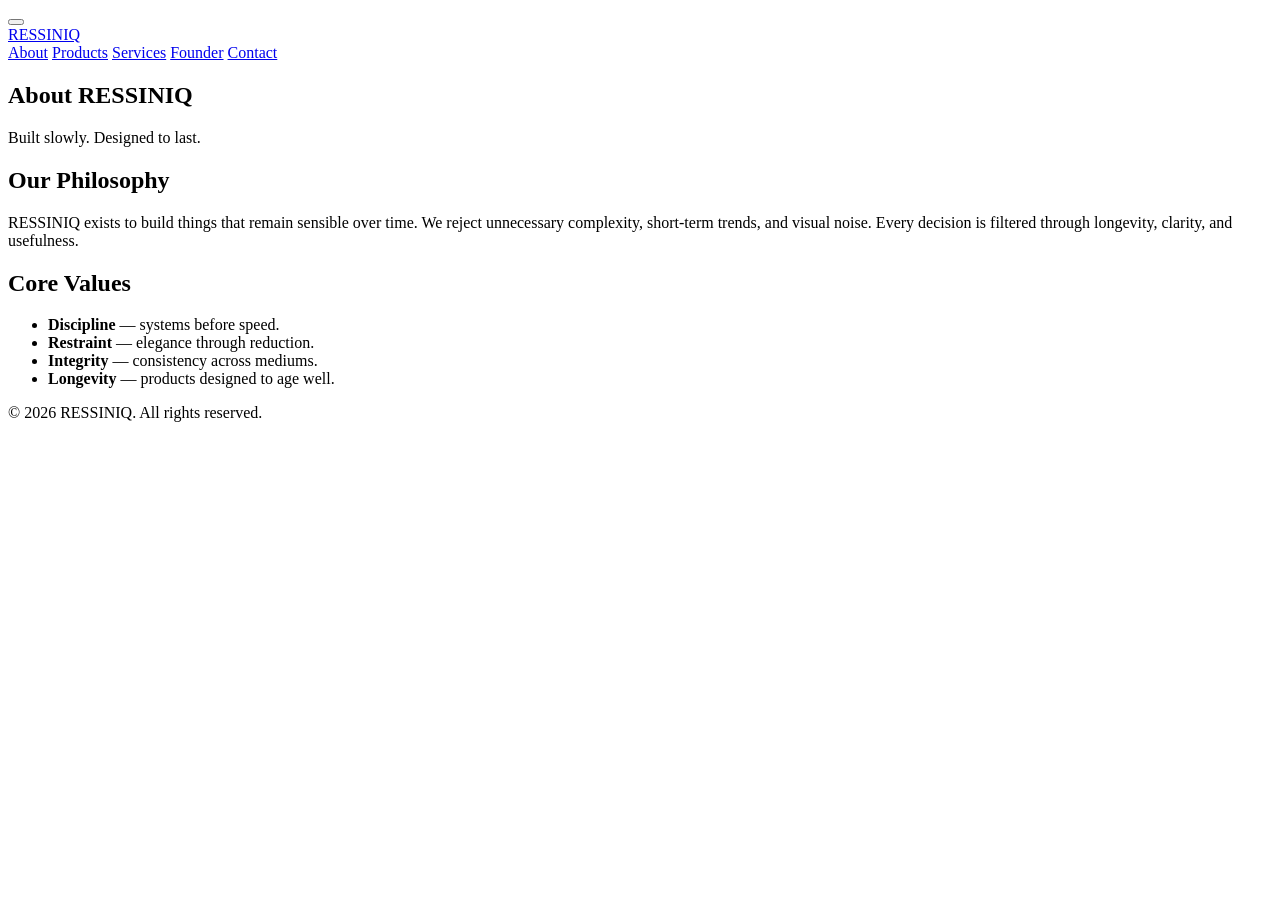
==== about.html @ 0337c549 "Add files via upload" ====
<!-- =========================
FILE: about.html
========================= -->
<!DOCTYPE html>
<html lang="en">
<head>
  <meta charset="UTF-8" />
  <meta name="viewport" content="width=device-width, initial-scale=1.0"/>
  <meta name="description" content="About RESSINIQ — philosophy, values, and long-term thinking."/>
  <title>About — RESSINIQ</title>
  <link rel="stylesheet" href="assets/css/style.css" />
</head>
<body>

<button id="themeToggle" aria-label="Toggle dark mode"><span></span></button>

<header class="nav">
  <div class="nav-inner">
    <a href="index.html" class="logo">RESSINIQ</a>
    <nav>
      <a href="about.html">About</a>
      <a href="products.html">Products</a>
      <a href="services.html">Services</a>
      <a href="founder.html">Founder</a>
      <a href="contact.html" class="cta">Contact</a>
    </nav>
  </div>
</header>

<main>
  <section class="hero small">
    <div class="hero-content">
      <h1>About RESSINIQ</h1>
      <p class="subtitle">Built slowly. Designed to last.</p>
    </div>
  </section>

  <section>
    <div class="container narrow">
      <h2>Our Philosophy</h2>
      <p>
        RESSINIQ exists to build things that remain sensible over time.  
        We reject unnecessary complexity, short-term trends, and visual noise.
        Every decision is filtered through longevity, clarity, and usefulness.
      </p>
    </div>
  </section>

  <section class="elevated">
    <div class="container narrow">
      <h2>Core Values</h2>
      <ul class="values">
        <li><strong>Discipline</strong> — systems before speed.</li>
        <li><strong>Restraint</strong> — elegance through reduction.</li>
        <li><strong>Integrity</strong> — consistency across mediums.</li>
        <li><strong>Longevity</strong> — products designed to age well.</li>
      </ul>
    </div>
  </section>
</main>

<footer class="footer">
  <p>© 2026 RESSINIQ. All rights reserved.</p>
</footer>

<script src="assets/js/main.js"></script>
</body>
</html>
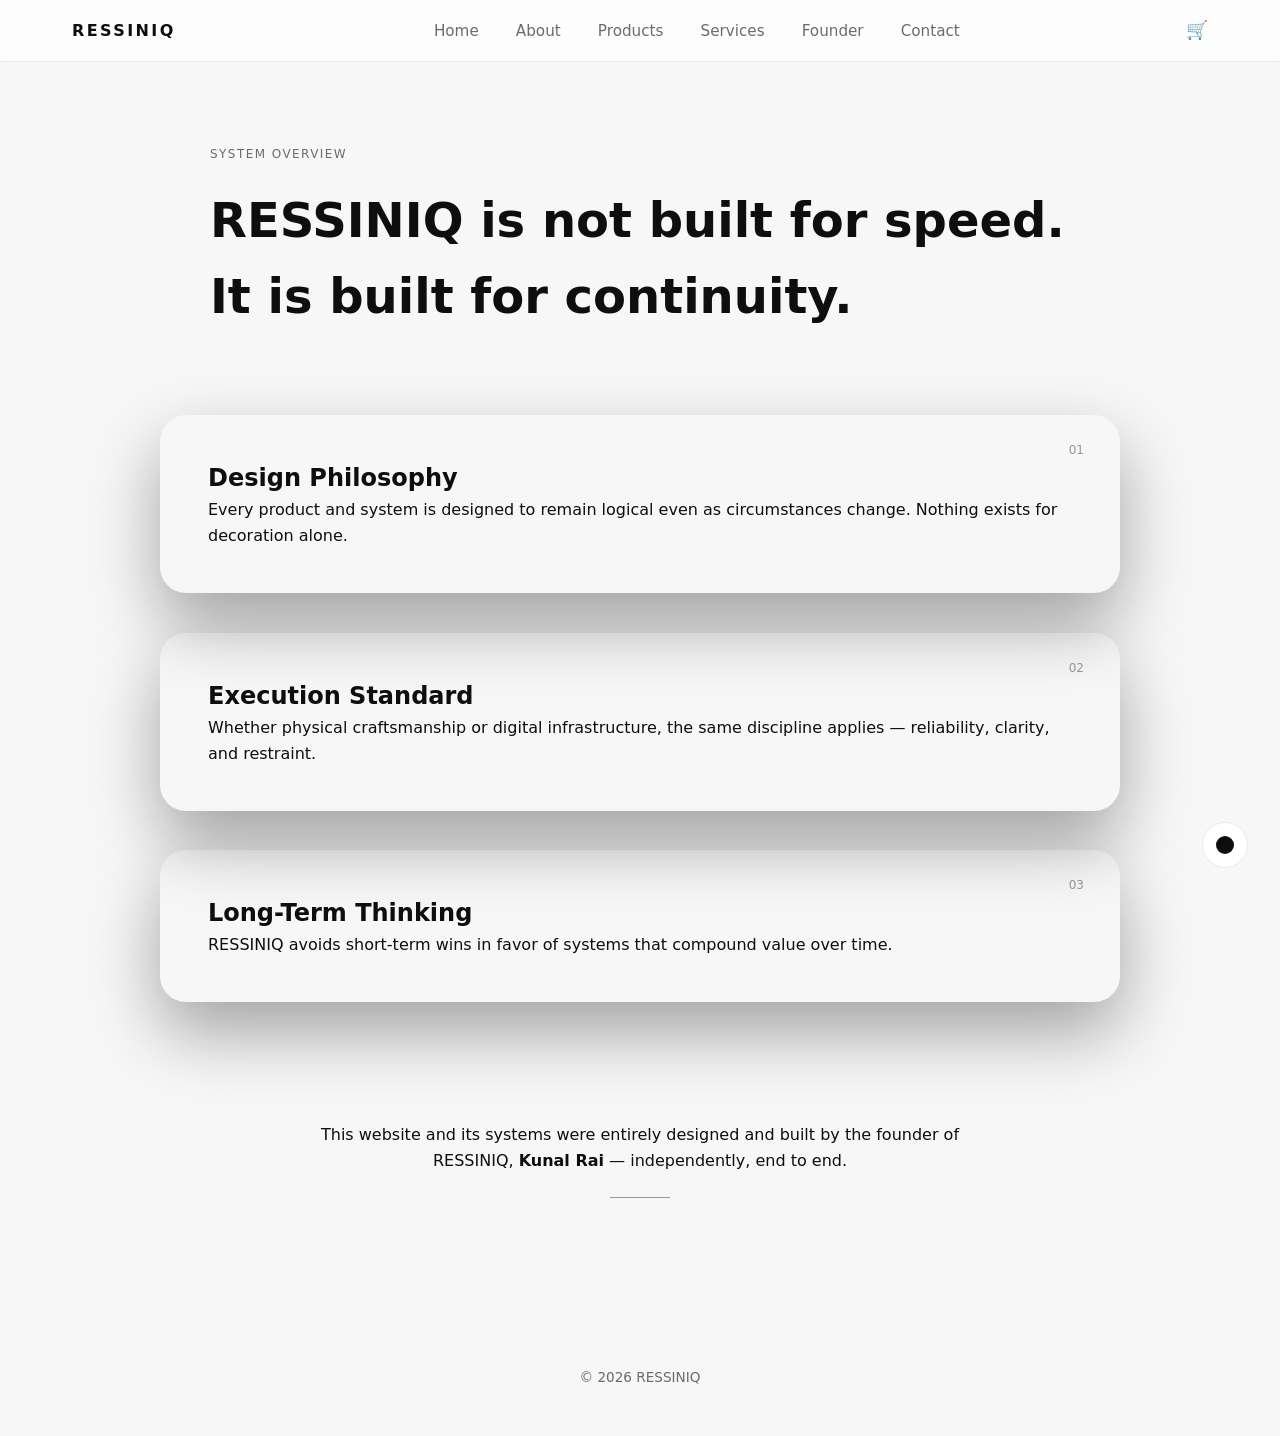
==== commit 94cdfb2d: "Add files via upload" ====
--- a/about.html
+++ b/about.html
@@ -1,66 +1,85 @@
-<!-- =========================
-FILE: about.html
-========================= -->
 <!DOCTYPE html>
 <html lang="en">
 <head>
   <meta charset="UTF-8" />
   <meta name="viewport" content="width=device-width, initial-scale=1.0"/>
-  <meta name="description" content="About RESSINIQ — philosophy, values, and long-term thinking."/>
   <title>About — RESSINIQ</title>
-  <link rel="stylesheet" href="assets/css/style.css" />
+  <meta name="description" content="RESSINIQ is built as a system — not a trend-driven brand."/>
+  <link rel="stylesheet" href="assets/css/style.css"/>
 </head>
 <body>
 
-<button id="themeToggle" aria-label="Toggle dark mode"><span></span></button>
+<button id="themeToggle"><span></span></button>
 
 <header class="nav">
   <div class="nav-inner">
     <a href="index.html" class="logo">RESSINIQ</a>
-    <nav>
+    <nav class="nav-links">
+      <a href="index.html">Home</a>
       <a href="about.html">About</a>
       <a href="products.html">Products</a>
       <a href="services.html">Services</a>
       <a href="founder.html">Founder</a>
-      <a href="contact.html" class="cta">Contact</a>
+      <a href="contact.html" class="pill">Contact</a>
     </nav>
+    <a href="cart.html" class="cart-link">🛒 <span id="cartCount" class="cart-count hidden">0</span></a>
   </div>
 </header>
 
-<main>
-  <section class="hero small">
-    <div class="hero-content">
-      <h1>About RESSINIQ</h1>
-      <p class="subtitle">Built slowly. Designed to last.</p>
-    </div>
+<main class="about-system">
+
+  <!-- SYSTEM INTRO -->
+  <section class="system-intro reveal">
+    <span class="system-label">SYSTEM OVERVIEW</span>
+    <h1>RESSINIQ is not built for speed.<br>It is built for continuity.</h1>
   </section>
 
-  <section>
-    <div class="container narrow">
-      <h2>Our Philosophy</h2>
+  <!-- FLOATING PANELS -->
+  <section class="system-panels">
+
+    <article class="system-panel depth-1 reveal">
+      <span class="panel-index">01</span>
+      <h2>Design Philosophy</h2>
       <p>
-        RESSINIQ exists to build things that remain sensible over time.  
-        We reject unnecessary complexity, short-term trends, and visual noise.
-        Every decision is filtered through longevity, clarity, and usefulness.
+        Every product and system is designed to remain logical even as
+        circumstances change. Nothing exists for decoration alone.
       </p>
-    </div>
+    </article>
+
+    <article class="system-panel depth-2 reveal">
+      <span class="panel-index">02</span>
+      <h2>Execution Standard</h2>
+      <p>
+        Whether physical craftsmanship or digital infrastructure,
+        the same discipline applies — reliability, clarity, and restraint.
+      </p>
+    </article>
+
+    <article class="system-panel depth-3 reveal">
+      <span class="panel-index">03</span>
+      <h2>Long-Term Thinking</h2>
+      <p>
+        RESSINIQ avoids short-term wins in favor of systems that compound
+        value over time.
+      </p>
+    </article>
+
   </section>
 
-  <section class="elevated">
-    <div class="container narrow">
-      <h2>Core Values</h2>
-      <ul class="values">
-        <li><strong>Discipline</strong> — systems before speed.</li>
-        <li><strong>Restraint</strong> — elegance through reduction.</li>
-        <li><strong>Integrity</strong> — consistency across mediums.</li>
-        <li><strong>Longevity</strong> — products designed to age well.</li>
-      </ul>
-    </div>
+  <!-- SIGNATURE -->
+  <section class="system-signature reveal">
+    <p>
+      This website and its systems were entirely designed and built by the
+      founder of RESSINIQ,
+      <strong>Kunal Rai</strong> — independently, end to end.
+    </p>
+    <span class="signature-line"></span>
   </section>
+
 </main>
 
 <footer class="footer">
-  <p>© 2026 RESSINIQ. All rights reserved.</p>
+  <p>© 2026 RESSINIQ</p>
 </footer>
 
 <script src="assets/js/main.js"></script>
--- a/assets/css/style.css
+++ b/assets/css/style.css
@@ -0,0 +1,1747 @@
+/* =========================================================
+RESSINIQ — MASTER STYLESHEET
+Premium • Minimal • Timeless
+========================================================= */
+
+/* =========================
+RESET & BASE
+========================= */
+*,
+*::before,
+*::after {
+  margin: 0;
+  padding: 0;
+  box-sizing: border-box;
+}
+
+html {
+  scroll-behavior: smooth;
+}
+
+body {
+  font-family: system-ui, -apple-system, BlinkMacSystemFont, sans-serif;
+  background: var(--bg);
+  color: var(--text);
+  line-height: 1.6;
+}
+
+/* =========================
+THEME VARIABLES
+========================= */
+:root {
+  --bg: #f7f7f8;
+  --bg-elevated: #ffffff;
+  --text: #0e0e10;
+  --muted: #6b6b6f;
+  --border: rgba(0,0,0,0.08);
+  --accent: #0e0e10;
+}
+
+[data-theme="dark"] {
+  --bg: #0b0b0e;
+  --bg-elevated: #121216;
+  --text: #f5f5f7;
+  --muted: #9a9aa0;
+  --border: rgba(255,255,255,0.1);
+  --accent: #ffffff;
+}
+
+/* =========================
+NAVIGATION
+========================= */
+.nav {
+  position: fixed;
+  top: 0;
+  width: 100%;
+  backdrop-filter: blur(14px);
+  background: rgba(255,255,255,0.7);
+  border-bottom: 1px solid var(--border);
+  z-index: 100;
+}
+
+[data-theme="dark"] .nav {
+  background: rgba(10,10,14,0.7);
+}
+
+.nav-inner {
+  max-width: 1200px;
+  margin: auto;
+  padding: 1rem 2rem;
+  display: flex;
+  justify-content: space-between;
+  align-items: center;
+}
+
+.logo {
+  font-weight: 700;
+  letter-spacing: 0.15em;
+  text-decoration: none;
+  color: var(--text);
+}
+
+nav a {
+  margin-left: 2rem;
+  text-decoration: none;
+  color: var(--muted);
+  font-size: 0.95rem;
+}
+
+nav a:hover {
+  color: var(--text);
+}
+
+nav .cta {
+  padding: 0.45rem 1.2rem;
+  border: 1px solid var(--border);
+  border-radius: 999px;
+}
+
+/* =========================
+BUTTONS
+========================= */
+.btn {
+  display: inline-block;
+  padding: 0.75rem 1.8rem;
+  border-radius: 999px;
+  text-decoration: none;
+  font-size: 0.95rem;
+  cursor: pointer;
+  border: none;
+  transition: transform 0.25s ease, box-shadow 0.25s ease;
+}
+
+.btn.primary {
+  background: var(--accent);
+  color: var(--bg);
+}
+
+.btn.ghost {
+  background: transparent;
+  border: 1px solid var(--border);
+  color: var(--text);
+}
+
+.btn.full {
+  width: 100%;
+}
+
+.btn:hover {
+  transform: translateY(-2px);
+  box-shadow: 0 12px 30px rgba(0,0,0,0.1);
+}
+
+/* =========================
+HERO
+========================= */
+.hero {
+  min-height: 100vh;
+  display: grid;
+  place-items: center;
+  text-align: center;
+  position: relative;
+  overflow: hidden;
+}
+
+.hero.small {
+  min-height: 60vh;
+}
+
+.hero-bg {
+  position: absolute;
+  inset: 0;
+  background: radial-gradient(circle at 50% 30%, rgba(0,0,0,0.06), transparent 60%);
+}
+
+[data-theme="dark"] .hero-bg {
+  background: radial-gradient(circle at 50% 30%, rgba(255,255,255,0.06), transparent 60%);
+}
+
+.hero-content {
+  max-width: 900px;
+  padding: 0 2rem;
+  z-index: 1;
+}
+
+.hero h1 {
+  font-size: clamp(2.8rem, 6vw, 4.6rem);
+  font-weight: 600;
+  letter-spacing: -0.02em;
+}
+
+.subtitle {
+  margin-top: 1.2rem;
+  font-size: 1.1rem;
+  color: var(--muted);
+}
+
+/* =========================
+SECTIONS & LAYOUT
+========================= */
+section {
+  padding: 8rem 2rem;
+}
+
+.container {
+  max-width: 1100px;
+  margin: auto;
+  text-align: center;
+}
+
+.container.narrow {
+  max-width: 720px;
+}
+
+.elevated {
+  background: var(--bg-elevated);
+}
+
+/* =========================
+CARDS
+========================= */
+.cards {
+  display: grid;
+  grid-template-columns: repeat(auto-fit, minmax(260px, 1fr));
+  gap: 2rem;
+  margin-top: 3rem;
+}
+
+.card {
+  background: var(--bg-elevated);
+  padding: 2.4rem;
+  border-radius: 22px;
+  border: 1px solid var(--border);
+  box-shadow: 0 25px 60px rgba(0,0,0,0.08);
+  transition: transform 0.35s ease, box-shadow 0.35s ease;
+}
+
+.card:hover {
+  transform: translateY(-6px);
+  box-shadow: 0 40px 80px rgba(0,0,0,0.14);
+}
+
+/* =========================
+PRODUCTS
+========================= */
+.filters {
+  display: flex;
+  gap: 1rem;
+  justify-content: center;
+  margin-bottom: 3rem;
+  flex-wrap: wrap;
+}
+
+.filter {
+  padding: 0.5rem 1.5rem;
+  border-radius: 999px;
+  border: 1px solid var(--border);
+  background: transparent;
+  cursor: pointer;
+}
+
+.filter.active {
+  background: var(--accent);
+  color: var(--bg);
+}
+
+.product-card img {
+  width: 100%;
+  border-radius: 14px;
+  margin-bottom: 1rem;
+}
+
+.product-page {
+  padding-top: 10rem;
+}
+
+.product-layout {
+  display: grid;
+  grid-template-columns: 1fr 1fr;
+  gap: 4rem;
+}
+
+.product-gallery img {
+  width: 100%;
+  border-radius: 22px;
+  box-shadow: 0 40px 80px rgba(0,0,0,0.12);
+}
+
+/* =========================
+FOUNDER
+========================= */
+.founder-grid {
+  display: grid;
+  grid-template-columns: 320px 1fr;
+  gap: 4rem;
+}
+
+.founder-card {
+  background: var(--bg-elevated);
+  border-radius: 22px;
+  padding: 2rem;
+  border: 1px solid var(--border);
+  box-shadow: 0 30px 60px rgba(0,0,0,0.1);
+}
+
+.founder-photo {
+  height: 320px;
+  border-radius: 18px;
+  background: url("../images/founder.jpg") center / cover no-repeat;
+  margin-bottom: 1.5rem;
+}
+
+/* =========================
+FOOTER
+========================= */
+.footer {
+  padding: 3rem 2rem;
+  text-align: center;
+  font-size: 0.85rem;
+  color: var(--muted);
+}
+
+.footer a {
+  color: var(--muted);
+  text-decoration: none;
+}
+
+.footer a:hover {
+  color: var(--text);
+}
+
+/* =========================
+THEME TOGGLE
+========================= */
+#themeToggle {
+  position: fixed;
+  bottom: 2rem;
+  right: 2rem;
+  width: 46px;
+  height: 46px;
+  border-radius: 50%;
+  background: var(--bg-elevated);
+  border: 1px solid var(--border);
+  cursor: pointer;
+  z-index: 200;
+}
+
+#themeToggle span {
+  display: block;
+  width: 18px;
+  height: 18px;
+  margin: auto;
+  border-radius: 50%;
+  background: var(--accent);
+}
+
+/* =========================
+PARALLAX
+========================= */
+.parallax-bg,
+.parallax-card,
+.parallax-founder {
+  will-change: transform;
+}
+
+/* =========================
+ADMIN PANEL
+========================= */
+body[data-admin] {
+  background: #f6f6f7;
+}
+
+.admin-wrapper {
+  min-height: 100vh;
+  display: grid;
+  place-items: center;
+  padding: 4rem 1rem;
+}
+
+.admin-card {
+  max-width: 420px;
+  width: 100%;
+  background: var(--bg-elevated);
+  padding: 3rem;
+  border-radius: 22px;
+  border: 1px solid var(--border);
+  text-align: center;
+}
+
+.admin-dashboard {
+  width: 100%;
+  max-width: 1200px;
+}
+
+.admin-header {
+  display: flex;
+  justify-content: space-between;
+  align-items: center;
+}
+
+.admin-grid {
+  display: grid;
+  grid-template-columns: 1fr 1fr;
+  gap: 3rem;
+  margin-top: 3rem;
+}
+
+.admin-form-card,
+.admin-list-card {
+  background: var(--bg-elevated);
+  padding: 2.5rem;
+  border-radius: 22px;
+  border: 1px solid var(--border);
+}
+
+.admin-form-card input,
+.admin-form-card textarea,
+.admin-form-card select {
+  width: 100%;
+  margin-bottom: 1rem;
+  padding: 0.7rem 1rem;
+  border-radius: 12px;
+  border: 1px solid var(--border);
+  background: transparent;
+  color: var(--text);
+}
+
+.admin-products {
+  margin: 2rem 0;
+}
+
+.admin-item {
+  display: flex;
+  justify-content: space-between;
+  padding: 1rem 0;
+  border-bottom: 1px solid var(--border);
+}
+
+.sortable .admin-item {
+  cursor: grab;
+}
+
+.sortable .admin-item:active {
+  cursor: grabbing;
+}
+
+/* =========================
+ADMIN DARK MODE
+========================= */
+body.admin-dark {
+  background: #0d0d10;
+  color: #f5f5f5;
+}
+
+body.admin-dark .admin-form-card,
+body.admin-dark .admin-list-card {
+  background: #151518;
+}
+
+/* =========================
+UTILS
+========================= */
+.hidden {
+  display: none;
+}
+
+.muted {
+  color: var(--muted);
+}
+/* =========================
+CATEGORY SHOWCASE
+========================= */
+
+.category-grid {
+  display: grid;
+  grid-template-columns: repeat(auto-fit, minmax(260px, 1fr));
+  gap: 2.5rem;
+}
+
+.category-card {
+  position: relative;
+  height: 220px;
+  border-radius: 26px;
+  overflow: hidden;
+  cursor: pointer;
+  box-shadow: 0 40px 80px rgba(0,0,0,0.12);
+  transition: transform 0.4s ease, box-shadow 0.4s ease;
+}
+
+.category-card:hover {
+  transform: translateY(-8px);
+  box-shadow: 0 60px 120px rgba(0,0,0,0.18);
+}
+
+.category-card img {
+  position: absolute;
+  inset: 0;
+  width: 100%;
+  height: 100%;
+  object-fit: cover;
+}
+
+.category-card::after {
+  content: "";
+  position: absolute;
+  inset: 0;
+  background: linear-gradient(
+    to bottom,
+    rgba(0,0,0,0.15),
+    rgba(0,0,0,0.55)
+  );
+}
+
+.category-label {
+  position: absolute;
+  bottom: 1.5rem;
+  left: 1.5rem;
+  color: #fff;
+  font-size: 1.4rem;
+  font-weight: 600;
+  z-index: 2;
+}
+
+
+/* =========================
+FILTER VISIBILITY FIX (DARK MODE)
+========================= */
+
+[data-theme="dark"] .filter {
+  color: #e6e6eb;
+  border-color: rgba(255,255,255,0.25);
+  background: rgba(255,255,255,0.03);
+}
+
+[data-theme="dark"] .filter:hover {
+  background: rgba(255,255,255,0.08);
+}
+
+[data-theme="dark"] .filter.active {
+  background: #ffffff;
+  color: #0b0b0e;
+  border-color: #ffffff;
+}
+
+
+/* =========================
+ADMIN UI — PREMIUM
+========================= */
+
+.admin-body {
+  background: var(--bg);
+  color: var(--text);
+  font-family: system-ui, sans-serif;
+}
+
+/* THEME */
+:root[data-theme="dark"] {
+  --bg: #0b0b0e;
+  --panel: #13131a;
+  --border: rgba(255,255,255,0.08);
+  --text: #e6e6eb;
+  --muted: #9a9aa3;
+  --accent: #ffffff;
+}
+
+:root[data-theme="light"] {
+  --bg: #f5f5f7;
+  --panel: #ffffff;
+  --border: rgba(0,0,0,0.08);
+  --text: #111;
+  --muted: #555;
+  --accent: #000;
+}
+
+/* HEADER */
+.admin-header {
+  display: flex;
+  justify-content: space-between;
+  align-items: center;
+  padding: 16px 24px;
+  border-bottom: 1px solid var(--border);
+}
+
+.admin-brand span {
+  font-size: 12px;
+  color: var(--muted);
+  display: block;
+}
+
+.admin-actions {
+  display: flex;
+  gap: 12px;
+}
+
+/* BUTTONS */
+.primary-btn {
+  background: var(--accent);
+  color: var(--bg);
+  border: none;
+  padding: 10px 16px;
+  border-radius: 10px;
+  cursor: pointer;
+}
+
+.ghost-btn {
+  background: transparent;
+  color: var(--text);
+  border: 1px solid var(--border);
+  padding: 8px 14px;
+  border-radius: 10px;
+  cursor: pointer;
+}
+
+.icon-btn {
+  background: var(--panel);
+  border: 1px solid var(--border);
+  color: var(--text);
+  padding: 8px 10px;
+  border-radius: 8px;
+}
+
+/* LOGIN */
+.admin-login {
+  max-width: 360px;
+  margin: 80px auto;
+  padding: 24px;
+  background: var(--panel);
+  border-radius: 16px;
+  border: 1px solid var(--border);
+}
+
+/* DASHBOARD */
+.admin-dashboard {
+  padding: 24px;
+  display: grid;
+  gap: 32px;
+}
+
+.admin-section {
+  background: var(--panel);
+  border: 1px solid var(--border);
+  border-radius: 18px;
+  padding: 20px;
+}
+
+.admin-section h3 {
+  margin-bottom: 16px;
+}
+
+/* LIST */
+.admin-list .admin-item {
+  display: flex;
+  justify-content: space-between;
+  padding: 12px;
+  border-bottom: 1px solid var(--border);
+}
+
+/* FORM */
+.admin-form label {
+  display: block;
+  margin-top: 12px;
+  font-size: 13px;
+  color: var(--muted);
+}
+
+.admin-form input,
+.admin-form textarea,
+.admin-form select {
+  width: 100%;
+  padding: 10px;
+  margin-top: 4px;
+  background: var(--bg);
+  color: var(--text);
+  border: 1px solid var(--border);
+  border-radius: 10px;
+}
+
+.hidden {
+  display: none;
+}
+/* =========================
+CATEGORY MANAGER — ADMIN
+========================= */
+
+.category-manager {
+  display: grid;
+  gap: 16px;
+}
+
+.category-add {
+  display: flex;
+  gap: 12px;
+}
+
+.category-add input {
+  flex: 1;
+}
+
+.category-list {
+  display: grid;
+  gap: 10px;
+}
+
+.category-item {
+  display: flex;
+  justify-content: space-between;
+  align-items: center;
+  padding: 12px;
+  border: 1px solid var(--border);
+  border-radius: 12px;
+  background: var(--bg);
+}
+
+.category-item span {
+  font-size: 14px;
+}
+
+.category-item small {
+  color: var(--muted);
+  margin-left: 8px;
+}
+
+.category-actions {
+  display: flex;
+  gap: 8px;
+}
+
+.category-actions button {
+  padding: 6px 10px;
+  border-radius: 8px;
+  border: 1px solid var(--border);
+  background: transparent;
+  color: var(--text);
+  cursor: pointer;
+}
+
+.category-actions button.danger {
+  color: #ff6b6b;
+  border-color: rgba(255,107,107,0.4);
+}
+
+.category-actions button:disabled {
+  opacity: 0.4;
+  cursor: not-allowed;
+}
+
+
+/* =========================
+CART PAGE
+========================= */
+
+.cart-page {
+  max-width: 1100px;
+  margin: auto;
+  padding: 24px;
+}
+
+.cart-items {
+  display: grid;
+  gap: 16px;
+  margin-top: 24px;
+}
+
+.cart-item {
+  display: grid;
+  grid-template-columns: 90px 1fr auto;
+  gap: 16px;
+  align-items: center;
+  background: var(--panel);
+  padding: 16px;
+  border-radius: 16px;
+}
+
+.cart-item img {
+  width: 90px;
+  height: 90px;
+  object-fit: cover;
+  border-radius: 12px;
+}
+
+.cart-info {
+  display: grid;
+  gap: 6px;
+}
+
+.cart-qty {
+  display: flex;
+  gap: 10px;
+  align-items: center;
+}
+
+.cart-qty button {
+  width: 32px;
+  height: 32px;
+  border-radius: 50%;
+  border: 1px solid var(--border);
+  background: transparent;
+  color: var(--text);
+}
+
+.remove-btn {
+  background: transparent;
+  border: none;
+  font-size: 18px;
+  color: var(--muted);
+  cursor: pointer;
+}
+
+.cart-summary {
+  margin-top: 32px;
+  display: flex;
+  gap: 16px;
+}
+
+@media (max-width: 768px) {
+  .cart-item {
+    grid-template-columns: 1fr;
+  }
+
+  .cart-item img {
+    width: 100%;
+    height: 200px;
+  }
+
+  .cart-summary {
+    flex-direction: column;
+  }
+}
+/* =========================
+PRODUCT DETAIL — ADVANCED UI
+========================= */
+
+.product-page {
+  max-width: 1200px;
+  margin: auto;
+  padding: 32px 24px;
+  display: grid;
+  grid-template-columns: 1.1fr 0.9fr;
+  gap: 48px;
+}
+
+/* GALLERY */
+.product-gallery {
+  position: sticky;
+  top: 96px;
+}
+
+.main-image {
+  width: 100%;
+  border-radius: 18px;
+  object-fit: cover;
+  aspect-ratio: 1 / 1;
+  background: var(--panel);
+  transition: opacity 0.3s ease;
+}
+
+.thumbnail-row {
+  display: flex;
+  gap: 12px;
+  margin-top: 16px;
+  overflow-x: auto;
+  padding-bottom: 6px;
+}
+
+.thumbnail-row::-webkit-scrollbar {
+  height: 4px;
+}
+
+.thumbnail {
+  width: 64px;
+  height: 64px;
+  border-radius: 10px;
+  object-fit: cover;
+  cursor: pointer;
+  opacity: 0.7;
+  border: 1px solid var(--border);
+  transition: all 0.25s ease;
+}
+
+.thumbnail:hover,
+.thumbnail.active {
+  opacity: 1;
+  transform: translateY(-2px);
+}
+
+/* INFO */
+.product-info h1 {
+  font-size: clamp(24px, 4vw, 34px);
+  margin-bottom: 8px;
+}
+
+.product-info .price {
+  font-size: 20px;
+  margin: 12px 0;
+}
+
+.product-actions {
+  display: flex;
+  gap: 14px;
+  margin-top: 28px;
+}
+
+/* STICKY CTA (MOBILE) */
+@media (max-width: 768px) {
+  .product-page {
+    grid-template-columns: 1fr;
+  }
+
+  .product-gallery {
+    position: relative;
+    top: auto;
+  }
+
+  .product-actions {
+    display: none;
+  }
+
+  .mobile-cta {
+    position: fixed;
+    bottom: 0;
+    left: 0;
+    right: 0;
+    display: flex;
+    gap: 12px;
+    padding: 12px;
+    background: var(--panel);
+    border-top: 1px solid var(--border);
+    z-index: 50;
+  }
+
+  .mobile-cta button {
+    flex: 1;
+  }
+}
+
+/* MOTION SAFETY */
+@media (prefers-reduced-motion: reduce) {
+  * {
+    transition: none !important;
+  }
+}
+
+
+/* =========================
+GLOBAL CART ICON
+========================= */
+
+.cart-link {
+  position: relative;
+  font-size: 18px;
+  text-decoration: none;
+  color: var(--text);
+}
+
+.cart-count {
+  position: absolute;
+  top: -6px;
+  right: -10px;
+  background: #ff5a5a;
+  color: #fff;
+  font-size: 11px;
+  padding: 2px 6px;
+  border-radius: 999px;
+}
+
+.cart-count.hidden {
+  display: none;
+}
+/* =========================
+CART UI — PREMIUM UPGRADE
+========================= */
+
+.cart-page {
+  max-width: 1100px;
+  margin: auto;
+  padding: 32px 20px 120px;
+}
+
+.cart-header {
+  margin-bottom: 32px;
+}
+
+.cart-items {
+  display: grid;
+  gap: 20px;
+}
+
+/* ITEM CARD */
+.cart-item {
+  display: grid;
+  grid-template-columns: 110px 1fr auto;
+  gap: 20px;
+  padding: 18px;
+  border-radius: 18px;
+  background: var(--panel);
+  box-shadow: var(--soft-shadow);
+  align-items: center;
+  transition: transform .25s ease, box-shadow .25s ease;
+}
+
+.cart-item:hover {
+  transform: translateY(-2px);
+  box-shadow: var(--hover-shadow);
+}
+
+.cart-item img {
+  width: 110px;
+  height: 110px;
+  border-radius: 14px;
+  object-fit: cover;
+  background: #000;
+}
+
+.cart-info {
+  display: grid;
+  gap: 6px;
+}
+
+.cart-info strong {
+  font-size: 16px;
+}
+
+.cart-qty {
+  display: inline-flex;
+  align-items: center;
+  gap: 10px;
+  margin-top: 8px;
+}
+
+.cart-qty button {
+  width: 32px;
+  height: 32px;
+  border-radius: 50%;
+  background: transparent;
+  border: 1px solid var(--border);
+  color: var(--text);
+  cursor: pointer;
+}
+
+.cart-qty span {
+  min-width: 20px;
+  text-align: center;
+}
+
+.remove-btn {
+  background: transparent;
+  border: none;
+  color: var(--muted);
+  font-size: 18px;
+  cursor: pointer;
+}
+
+/* SUMMARY */
+.cart-summary {
+  position: fixed;
+  bottom: 0;
+  left: 0;
+  right: 0;
+  background: linear-gradient(
+    to top,
+    var(--bg) 70%,
+    transparent
+  );
+  padding: 24px 20px;
+}
+
+.cart-summary-box {
+  max-width: 1100px;
+  margin: auto;
+  background: var(--panel);
+  padding: 24px;
+  border-radius: 22px;
+  box-shadow: var(--soft-shadow);
+}
+
+.cart-actions {
+  display: grid;
+  gap: 12px;
+  margin-top: 16px;
+}
+
+/* EMPTY STATE */
+.cart-items .muted {
+  text-align: center;
+  margin-top: 40px;
+}
+
+/* MOBILE */
+@media (max-width: 768px) {
+  .cart-item {
+    grid-template-columns: 1fr;
+  }
+
+  .cart-item img {
+    width: 100%;
+    height: 200px;
+  }
+}
+/* =========================
+FOUNDER CARD — MOBILE FIX
+========================= */
+
+.founder-card {
+  max-width: 900px;
+  margin: auto;
+  padding: 32px;
+}
+
+.founder-card p {
+  max-width: 100%;
+  word-wrap: break-word;
+}
+
+.founder-instagram {
+  display: inline-block;
+  margin-top: 12px;
+  color: var(--muted);
+  text-decoration: none;
+  font-weight: 500;
+}
+
+.founder-instagram:hover {
+  text-decoration: underline;
+}
+
+@media (max-width: 768px) {
+  .founder-card {
+    padding: 20px;
+    text-align: center;
+  }
+
+  .founder-card h1,
+  .founder-card h2 {
+    line-height: 1.3;
+  }
+}
+/* =========================
+MODAL — PREMIUM UI
+========================= */
+
+.modal-overlay {
+  position: fixed;
+  inset: 0;
+  background: rgba(0,0,0,0.55);
+  backdrop-filter: blur(6px);
+  display: flex;
+  align-items: center;
+  justify-content: center;
+  z-index: 9999;
+  animation: fadeIn .25s ease;
+}
+
+.modal {
+  background: var(--panel);
+  border-radius: 20px;
+  padding: 28px;
+  width: 92%;
+  max-width: 420px;
+  box-shadow: var(--soft-shadow);
+  animation: slideUp .3s ease;
+}
+
+.modal h3 {
+  margin-bottom: 8px;
+}
+
+.modal p {
+  margin-bottom: 20px;
+}
+
+.modal-actions {
+  display: grid;
+  gap: 12px;
+}
+
+.modal-actions button {
+  width: 100%;
+}
+
+/* Animations */
+@keyframes fadeIn {
+  from { opacity: 0 }
+  to { opacity: 1 }
+}
+
+@keyframes slideUp {
+  from { transform: translateY(12px); opacity: 0 }
+  to { transform: translateY(0); opacity: 1 }
+}
+/* =========================
+FOUNDER PAGE FIXES
+========================= */
+
+.founder-page {
+  padding: 80px 20px;
+}
+
+.founder-layout {
+  display: grid;
+  grid-template-columns: 320px 1fr;
+  gap: 60px;
+  max-width: 1100px;
+  margin: auto;
+}
+
+.founder-card {
+  background: var(--panel);
+  border-radius: 22px;
+  padding: 24px;
+  text-align: center;
+  box-shadow: var(--soft-shadow);
+}
+
+.founder-card img {
+  width: 100%;
+  border-radius: 16px;
+  margin-bottom: 16px;
+}
+
+.founder-card h2 {
+  margin: 10px 0 4px;
+}
+
+.founder-insta {
+  margin-top: 12px;
+  display: inline-block;
+}
+
+.founder-content h3 {
+  margin-top: 0;
+}
+
+/* MOBILE */
+@media (max-width: 900px) {
+  .founder-layout {
+    grid-template-columns: 1fr;
+    gap: 40px;
+  }
+
+  .founder-card {
+    max-width: 360px;
+    margin: auto;
+  }
+}
+/* =========================
+CART PAGE HEADER FIX
+========================= */
+
+.cart-page {
+  padding-top: 120px;
+}
+
+.cart-page h1 {
+  margin-bottom: 8px;
+}
+
+.cart-page p {
+  margin-bottom: 40px;
+}
+/* =========================
+TOAST NOTIFICATIONS
+========================= */
+
+.toast {
+  position: fixed;
+  bottom: 24px;
+  left: 50%;
+  transform: translateX(-50%) translateY(20px);
+  background: var(--panel);
+  color: var(--text);
+  padding: 12px 18px;
+  border-radius: 999px;
+  box-shadow: var(--soft-shadow);
+  opacity: 0;
+  pointer-events: none;
+  transition: all 0.3s ease;
+  z-index: 9999;
+}
+
+.toast.show {
+  opacity: 1;
+  transform: translateX(-50%) translateY(0);
+}
+/* =========================
+IMAGE FADE IN
+========================= */
+
+img {
+  opacity: 0;
+  transition: opacity 0.4s ease;
+}
+
+img.loaded {
+  opacity: 1;
+}
+button,
+.btn {
+  transition: transform 0.12s ease, box-shadow 0.12s ease;
+}
+
+button:active,
+.btn:active {
+  transform: scale(0.97);
+}
+.reveal {
+  opacity: 0;
+  transform: translateY(14px);
+  transition: all 0.6s ease;
+}
+
+.reveal.visible {
+  opacity: 1;
+  transform: translateY(0);
+}
+/* =========================
+CATEGORY IMAGE VISIBILITY FIX
+========================= */
+
+.category-card img {
+  opacity: 1 !important;
+  filter: none !important;
+  transform: none !important;
+}
+.category-card::after {
+  content: "";
+  position: absolute;
+  inset: 0;
+  background: linear-gradient(
+    to bottom,
+    rgba(0,0,0,0.15),
+    rgba(0,0,0,0.55)
+  );
+  border-radius: inherit;
+  pointer-events: none;
+}
+.category-card img {
+  width: 100%;
+  height: 100%;
+  object-fit: cover;
+  border-radius: inherit;
+}
+/* =========================
+PRODUCT CARD IMAGE FIX
+========================= */
+
+.product-card img {
+  opacity: 1 !important;
+  filter: none !important;
+  transform: none !important;
+}
+.product-card.reveal {
+  transition-duration: 0.4s;
+}
+.product-card {
+  overflow: hidden;
+}
+
+.product-card img {
+  width: 100%;
+  height: 220px;
+  object-fit: cover;
+  border-radius: 16px;
+}
+/* =========================
+PROPER PRODUCT CARD UI
+========================= */
+
+.product-card {
+  display: flex;
+  flex-direction: column;
+  border-radius: 22px;
+  background: var(--panel);
+  overflow: hidden;
+  box-shadow: var(--soft-shadow);
+  transition: transform 0.25s ease, box-shadow 0.25s ease;
+}
+
+.product-card:hover {
+  transform: translateY(-4px);
+  box-shadow: 0 18px 40px rgba(0,0,0,0.35);
+}
+
+/* IMAGE */
+.product-image {
+  height: 220px;
+  overflow: hidden;
+}
+
+.product-image img {
+  width: 100%;
+  height: 100%;
+  object-fit: cover;
+  display: block;
+}
+
+/* INFO */
+.product-info {
+  padding: 18px 20px 22px;
+}
+
+.product-info h3 {
+  margin: 0 0 6px;
+  font-size: 1.05rem;
+}
+
+.product-info .muted {
+  margin-bottom: 12px;
+  font-size: 0.85rem;
+}
+
+/* CTA */
+.view-cta {
+  font-size: 0.85rem;
+  opacity: 0.7;
+  transition: opacity 0.2s ease;
+}
+
+.product-card:hover .view-cta {
+  opacity: 1;
+}
+@media (max-width: 768px) {
+  .product-image {
+    height: 180px;
+  }
+
+  .product-info {
+    padding: 16px;
+  }
+}
+/* ===============================
+ HERO & CATEGORY ANIMATIONS
+ =============================== */
+
+/* Base animation utility */
+.reveal {
+  opacity: 0;
+  transform: translateY(12px);
+  transition: opacity 500ms cubic-bezier(0.4, 0, 0.2, 1),
+              transform 500ms cubic-bezier(0.4, 0, 0.2, 1);
+  will-change: opacity, transform;
+}
+
+.reveal.show {
+  opacity: 1;
+  transform: translateY(0);
+}
+
+/* Hero visual animation */
+.hero-visual {
+  opacity: 0;
+  transform: scale(1.04);
+  transition: opacity 700ms cubic-bezier(0.4, 0, 0.2, 1),
+              transform 700ms cubic-bezier(0.4, 0, 0.2, 1);
+}
+
+.hero-visual.show {
+  opacity: 1;
+  transform: scale(1);
+}
+
+/* ===============================
+ CATEGORY CARDS
+ =============================== */
+
+.category-card {
+  transition:
+    transform 300ms cubic-bezier(0.4, 0, 0.2, 1),
+    box-shadow 300ms cubic-bezier(0.4, 0, 0.2, 1);
+}
+
+.category-card:hover {
+  transform: translateY(-6px);
+  box-shadow: 0 18px 40px rgba(0,0,0,0.35);
+}
+
+.category-card img {
+  transition: transform 400ms cubic-bezier(0.4, 0, 0.2, 1);
+}
+
+.category-card:hover img {
+  transform: scale(1.03);
+}
+
+.category-label {
+  opacity: 0.9;
+  transition: opacity 200ms ease;
+}
+
+.category-card:hover .category-label {
+  opacity: 1;
+}
+/* =========================
+ABOUT PAGE — 3D DEPTH UI
+========================= */
+
+.about-page {
+  padding-top: 120px;
+}
+
+/* HERO */
+.about-hero {
+  padding: 100px 20px 80px;
+  text-align: center;
+}
+
+.about-hero-inner {
+  max-width: 700px;
+  margin: auto;
+}
+
+/* SECTIONS */
+.about-section {
+  padding: 60px 20px;
+}
+
+/* 3D CARD */
+.about-card {
+  max-width: 820px;
+  margin: auto;
+  padding: 40px 44px;
+  background: var(--panel);
+  border-radius: 28px;
+  box-shadow:
+    0 20px 50px rgba(0,0,0,0.35),
+    inset 0 1px 0 rgba(255,255,255,0.04);
+  backdrop-filter: blur(14px);
+  transform-style: preserve-3d;
+}
+
+.about-card.subtle {
+  padding: 28px 36px;
+  box-shadow:
+    0 12px 30px rgba(0,0,0,0.25),
+    inset 0 1px 0 rgba(255,255,255,0.04);
+}
+
+/* VALUES */
+.about-values {
+  list-style: none;
+  padding: 0;
+  margin: 24px 0 0;
+}
+
+.about-values li {
+  display: grid;
+  grid-template-columns: 140px 1fr;
+  gap: 16px;
+  padding: 12px 0;
+  border-bottom: 1px solid rgba(255,255,255,0.06);
+}
+
+.about-values li:last-child {
+  border-bottom: none;
+}
+
+/* FOUNDER CREDIT */
+.founder-credit {
+  font-size: 0.95rem;
+  opacity: 0.85;
+  text-align: center;
+}
+
+/* MOBILE */
+@media (max-width: 768px) {
+  .about-card {
+    padding: 28px 24px;
+  }
+
+  .about-values li {
+    grid-template-columns: 1fr;
+    gap: 6px;
+  }
+}
+/* =========================
+ABOUT — SYSTEM LAYOUT
+========================= */
+
+.about-system {
+  padding-top: 140px;
+  padding-bottom: 120px;
+}
+
+/* INTRO */
+.system-intro {
+  max-width: 900px;
+  margin: auto;
+  padding: 0 20px 80px;
+}
+
+.system-label {
+  font-size: 0.75rem;
+  letter-spacing: 0.12em;
+  opacity: 0.6;
+}
+
+.system-intro h1 {
+  margin-top: 16px;
+  font-size: clamp(2rem, 4vw, 3rem);
+}
+
+/* PANELS */
+.system-panels {
+  display: grid;
+  gap: 40px;
+  max-width: 1000px;
+  margin: auto;
+  padding: 0 20px;
+}
+
+.system-panel {
+  position: relative;
+  background: var(--panel);
+  border-radius: 26px;
+  padding: 44px 48px;
+  box-shadow:
+    0 30px 70px rgba(0,0,0,0.35),
+    inset 0 1px 0 rgba(255,255,255,0.04);
+}
+
+.panel-index {
+  position: absolute;
+  top: 24px;
+  right: 32px;
+  font-size: 0.75rem;
+  opacity: 0.4;
+}
+
+/* DEPTH VARIATION */
+.depth-1 { transform: translateZ(0); }
+.depth-2 { transform: translateZ(0) translateX(20px); }
+.depth-3 { transform: translateZ(0) translateX(40px); }
+
+/* SIGNATURE */
+.system-signature {
+  max-width: 680px;
+  margin: 120px auto 0;
+  text-align: center;
+  padding: 0 20px;
+  opacity: 0.85;
+}
+
+.signature-line {
+  display: block;
+  width: 60px;
+  height: 1px;
+  background: currentColor;
+  margin: 24px auto 0;
+  opacity: 0.4;
+}
+
+/* MOBILE */
+@media (max-width: 768px) {
+  .depth-2,
+  .depth-3 {
+    transform: none;
+  }
+
+  .system-panel {
+    padding: 32px 28px;
+  }
+}
+/* =========================
+SERVICES — SYSTEM BLUEPRINT
+========================= */
+
+.services-system {
+  padding-top: 140px;
+  padding-bottom: 120px;
+}
+
+/* INTRO */
+.services-intro {
+  max-width: 900px;
+  margin: auto;
+  padding: 0 20px 80px;
+}
+
+.services-intro h1 {
+  margin-top: 16px;
+  font-size: clamp(2rem, 4vw, 3rem);
+}
+
+/* PANELS */
+.services-panels {
+  display: grid;
+  gap: 48px;
+  max-width: 1100px;
+  margin: auto;
+  padding: 0 20px;
+}
+
+.service-panel {
+  position: relative;
+  background: var(--panel);
+  border-radius: 28px;
+  padding: 48px 52px;
+  box-shadow:
+    0 30px 70px rgba(0,0,0,0.35),
+    inset 0 1px 0 rgba(255,255,255,0.04);
+}
+
+.panel-index {
+  position: absolute;
+  top: 26px;
+  right: 36px;
+  font-size: 0.75rem;
+  opacity: 0.4;
+}
+
+.service-desc {
+  max-width: 620px;
+}
+
+/* BLUEPRINT */
+.blueprint {
+  display: grid;
+  grid-template-columns: repeat(3, 1fr);
+  gap: 24px;
+  margin-top: 28px;
+}
+
+.blueprint div {
+  padding-top: 12px;
+  border-top: 1px solid rgba(255,255,255,0.08);
+}
+
+.blueprint strong {
+  display: block;
+  font-size: 0.8rem;
+  letter-spacing: 0.08em;
+  opacity: 0.7;
+}
+
+.blueprint span {
+  display: block;
+  margin-top: 6px;
+  font-size: 0.9rem;
+}
+
+/* DEPTH VARIATION */
+.depth-2 { transform: translateX(20px); }
+.depth-3 { transform: translateX(40px); }
+
+/* FILTER */
+.services-filter {
+  max-width: 720px;
+  margin: 120px auto 0;
+  padding: 0 20px;
+  text-align: center;
+  opacity: 0.8;
+}
+
+/* MOBILE */
+@media (max-width: 768px) {
+  .depth-2,
+  .depth-3 {
+    transform: none;
+  }
+
+  .service-panel {
+    padding: 32px 28px;
+  }
+
+  .blueprint {
+    grid-template-columns: 1fr;
+    gap: 16px;
+  }
+}
